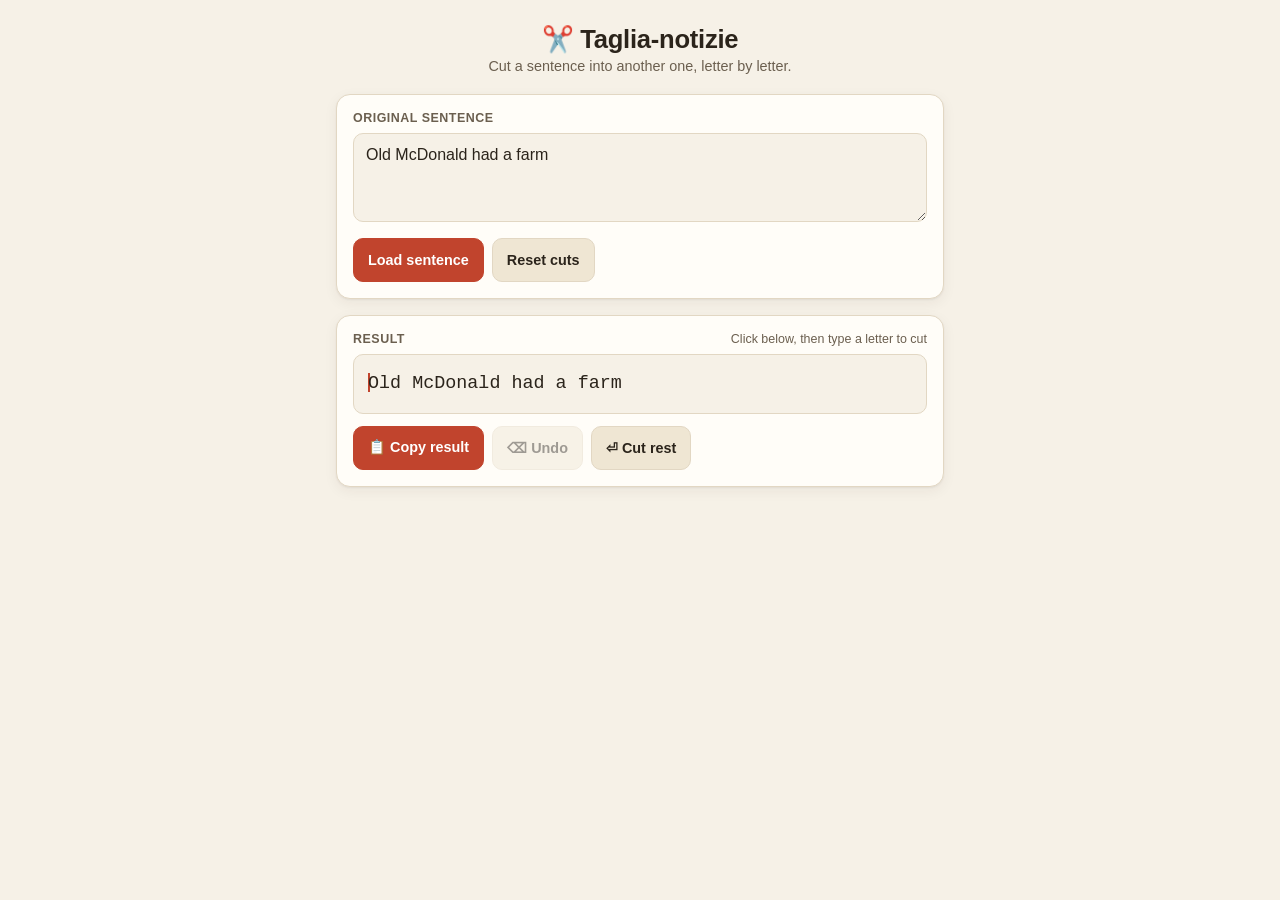
==== taglianotizie/index.html @ 0a8dd489 "added taglianotizie" ====
<!DOCTYPE html>
<html lang="en">
<head>
<meta charset="UTF-8">
<meta name="viewport" content="width=device-width, initial-scale=1, maximum-scale=1, viewport-fit=cover">
<title>Taglia-notizie</title>
<meta name="description" content="Cut a sentence down, letter by letter, into a brand new one.">
<meta name="theme-color" content="#f6f1e7">
<link rel="icon" href="data:image/svg+xml,%3Csvg xmlns='http://www.w3.org/2000/svg' viewBox='0 0 100 100'%3E%3Ctext y='.9em' font-size='90'%3E%E2%9C%82%EF%B8%8F%3C/text%3E%3C/svg%3E">
<link rel="stylesheet" href="style.css">
</head>
<body>
<div class="app">

  <header class="app-header">
    <h1>✂️ Taglia&#8209;notizie</h1>
    <p class="tagline">Cut a sentence into another one, letter by letter.</p>
  </header>

  <section class="panel">
    <label for="original-input">Original sentence</label>
    <textarea id="original-input" rows="3" spellcheck="false">Old McDonald had a farm</textarea>
    <div class="panel-actions">
      <button id="load-btn" class="btn btn-primary" type="button">Load sentence</button>
      <button id="reset-btn" class="btn" type="button">Reset cuts</button>
    </div>
  </section>

  <section class="panel">
    <div class="display-label-row">
      <label>Result</label>
      <span class="hint hint-desktop">Click below, then type a letter to cut</span>
      <span class="hint hint-mobile">Tap a letter on the keyboard below to cut</span>
    </div>
    <div id="display" class="display" tabindex="0" aria-label="Cutting area. Click and type a letter to cut the sentence to its first occurrence."></div>
    <div class="panel-actions">
      <button id="copy-btn" class="btn btn-primary" type="button">📋 Copy result</button>
      <button id="backspace-btn" class="btn" type="button" aria-label="Undo last cut">⌫ Undo</button>
      <button id="enter-btn" class="btn" type="button" aria-label="Cut the remainder">⏎ Cut rest</button>
    </div>
    <p id="toast" class="toast" role="status" hidden></p>
  </section>

</div>

<div id="mobile-keyboard" class="mobile-keyboard" aria-hidden="true"></div>

<script src="script.js" defer></script>
</body>
</html>
---- taglianotizie/style.css ----
:root {
  --bg: #f6f1e7;
  --paper: #fffdf8;
  --ink: #2b241b;
  --ink-soft: #6b5f4f;
  --border: #e2d7c3;
  --accent: #c1442d;
  --accent-ink: #ffffff;
  --btn-bg: #efe6d3;
  --btn-bg-hover: #e6d9bd;
  --danger-bg: #f6d9d3;
  --shadow: 0 1px 2px rgba(43, 36, 27, 0.06), 0 4px 14px rgba(43, 36, 27, 0.06);
}

@media (prefers-color-scheme: dark) {
  :root {
    --bg: #17140f;
    --paper: #211c15;
    --ink: #f1e9da;
    --ink-soft: #b5a88f;
    --border: #3a3226;
    --accent: #e2694f;
    --accent-ink: #1a1109;
    --btn-bg: #2c2519;
    --btn-bg-hover: #383024;
    --danger-bg: #452420;
    --shadow: 0 1px 2px rgba(0, 0, 0, 0.3), 0 4px 14px rgba(0, 0, 0, 0.25);
  }
}

* {
  box-sizing: border-box;
}

html {
  -webkit-text-size-adjust: 100%;
}

body {
  margin: 0;
  background: var(--bg);
  color: var(--ink);
  font-family: -apple-system, BlinkMacSystemFont, "Segoe UI", Roboto, Helvetica, Arial, sans-serif;
  min-height: 100vh;
  padding-bottom: env(safe-area-inset-bottom, 0);
}

.app {
  max-width: 640px;
  margin: 0 auto;
  padding: 24px 16px 32px;
}

.app-header {
  text-align: center;
  margin-bottom: 20px;
}

.app-header h1 {
  font-size: 1.6rem;
  margin: 0 0 4px;
  letter-spacing: -0.01em;
}

.tagline {
  margin: 0;
  color: var(--ink-soft);
  font-size: 0.9rem;
}

.panel {
  background: var(--paper);
  border: 1px solid var(--border);
  border-radius: 14px;
  padding: 16px;
  box-shadow: var(--shadow);
  margin-bottom: 16px;
}

.panel label {
  display: block;
  font-size: 0.78rem;
  font-weight: 600;
  text-transform: uppercase;
  letter-spacing: 0.04em;
  color: var(--ink-soft);
  margin-bottom: 8px;
}

#original-input {
  width: 100%;
  resize: vertical;
  min-height: 60px;
  font: inherit;
  font-size: 16px;
  color: var(--ink);
  background: var(--bg);
  border: 1px solid var(--border);
  border-radius: 10px;
  padding: 10px 12px;
  line-height: 1.4;
}

#original-input:focus {
  outline: 2px solid var(--accent);
  outline-offset: 1px;
}

.display-label-row {
  display: flex;
  align-items: baseline;
  justify-content: space-between;
  gap: 8px;
  flex-wrap: wrap;
}

.hint {
  font-size: 0.78rem;
  color: var(--ink-soft);
  margin-bottom: 8px;
}

.hint-mobile {
  display: none;
}

.display {
  font-family: "SFMono-Regular", Menlo, Consolas, "Liberation Mono", monospace;
  font-size: 1.15rem;
  line-height: 1.6;
  background: var(--bg);
  border: 1px solid var(--border);
  border-radius: 10px;
  padding: 14px 14px;
  min-height: 3.2em;
  white-space: pre-wrap;
  word-break: break-word;
  cursor: text;
}

.display:focus {
  outline: 2px solid var(--accent);
  outline-offset: 1px;
}

.seg-prefix {
  color: var(--ink-soft);
}

.seg-remainder {
  color: var(--ink);
}

.cursor {
  display: inline-block;
  width: 0;
}

.cursor::before {
  content: "";
  display: inline-block;
  width: 2px;
  height: 1.05em;
  vertical-align: -0.2em;
  background: var(--accent);
  animation: blink 1s steps(1) infinite;
}

@keyframes blink {
  0%, 49% { opacity: 1; }
  50%, 100% { opacity: 0; }
}

.display.shake {
  animation: shake 0.35s;
}

@keyframes shake {
  10%, 90% { transform: translateX(-2px); }
  20%, 80% { transform: translateX(4px); }
  30%, 50%, 70% { transform: translateX(-6px); }
  40%, 60% { transform: translateX(6px); }
}

.display.shake {
  background: var(--danger-bg);
}

.panel-actions {
  display: flex;
  flex-wrap: wrap;
  gap: 8px;
  margin-top: 12px;
}

.btn {
  appearance: none;
  border: 1px solid var(--border);
  background: var(--btn-bg);
  color: var(--ink);
  font: inherit;
  font-size: 0.9rem;
  font-weight: 600;
  padding: 10px 14px;
  border-radius: 10px;
  cursor: pointer;
  min-height: 44px;
}

.btn:hover {
  background: var(--btn-bg-hover);
}

.btn:disabled {
  opacity: 0.45;
  cursor: not-allowed;
}

.btn-primary {
  background: var(--accent);
  border-color: var(--accent);
  color: var(--accent-ink);
}

.btn-primary:hover {
  filter: brightness(1.08);
}

.btn:focus-visible,
.display:focus-visible {
  outline: 2px solid var(--accent);
  outline-offset: 2px;
}

.toast {
  margin: 10px 0 0;
  font-size: 0.85rem;
  color: var(--accent);
  font-weight: 600;
}

/* Custom on-screen keyboard: mobile only */
.mobile-keyboard {
  display: none;
}

@media (max-width: 700px) {
  .hint-desktop { display: none; }
  .hint-mobile { display: inline; }

  .app {
    padding-bottom: 190px;
  }

  .mobile-keyboard {
    display: flex;
    flex-direction: column;
    gap: 6px;
    position: fixed;
    left: 0;
    right: 0;
    bottom: 0;
    padding: 8px 6px calc(8px + env(safe-area-inset-bottom, 0px));
    background: var(--paper);
    border-top: 1px solid var(--border);
    box-shadow: 0 -4px 14px rgba(0, 0, 0, 0.08);
    z-index: 10;
  }

  .kb-row {
    display: flex;
    gap: 5px;
    justify-content: center;
  }

  .kb-key {
    flex: 1;
    max-width: 44px;
    min-height: 42px;
    border-radius: 8px;
    border: 1px solid var(--border);
    background: var(--btn-bg);
    color: var(--ink);
    font: inherit;
    font-weight: 600;
    font-size: 0.95rem;
    text-transform: uppercase;
    padding: 0;
  }

  .kb-key:active {
    background: var(--accent);
    color: var(--accent-ink);
  }

  .kb-key.kb-wide {
    flex: 1.6;
    max-width: 70px;
    font-size: 1.1rem;
  }

  .kb-key.kb-space {
    flex: 4;
    max-width: none;
    text-transform: none;
  }
}
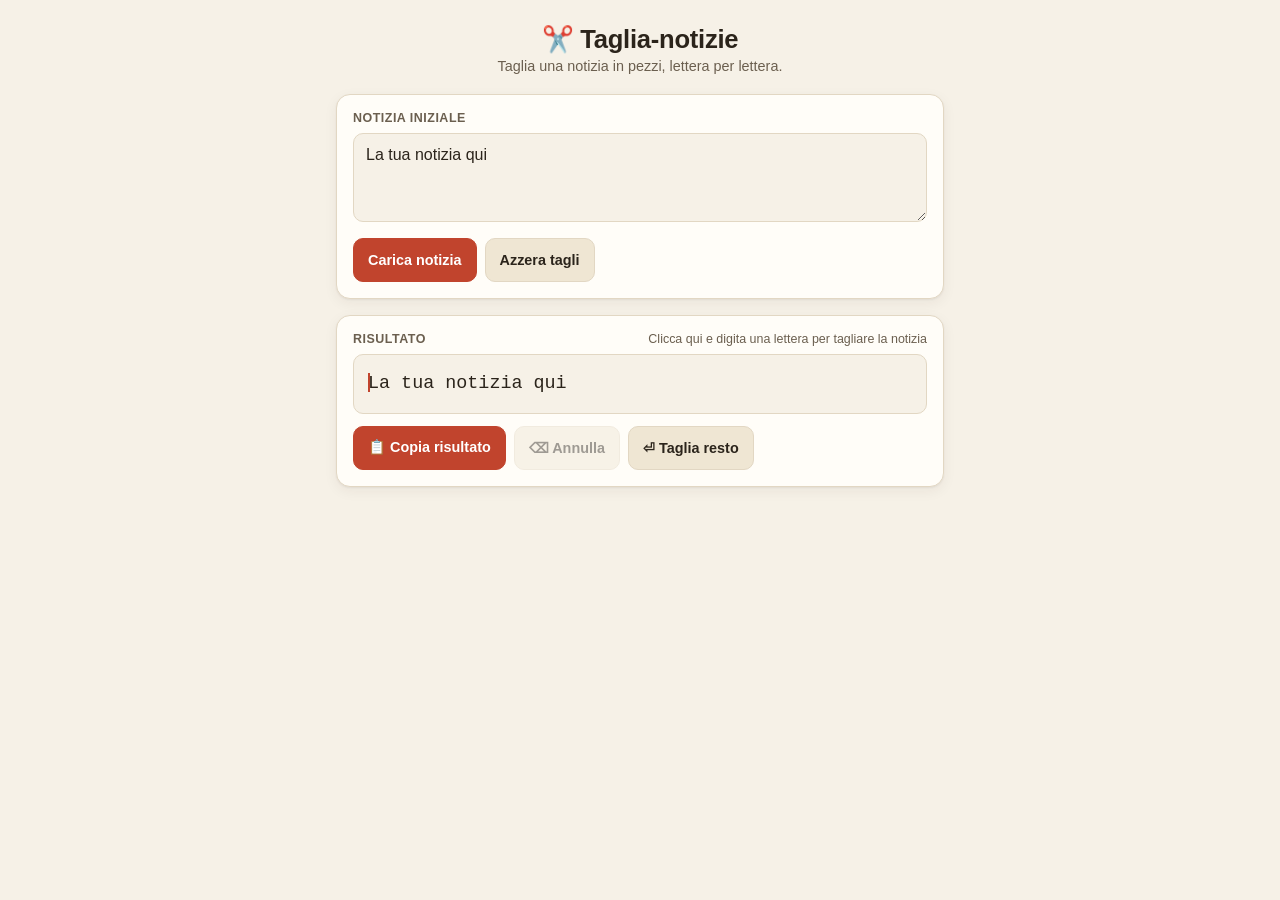
==== commit 1e323237: "made everything into italian" ====
--- a/taglianotizie/index.html
+++ b/taglianotizie/index.html
@@ -1,42 +1,42 @@
 <!DOCTYPE html>
-<html lang="en">
+<html lang="it">
 <head>
 <meta charset="UTF-8">
 <meta name="viewport" content="width=device-width, initial-scale=1, maximum-scale=1, viewport-fit=cover">
 <title>Taglia-notizie</title>
-<meta name="description" content="Cut a sentence down, letter by letter, into a brand new one.">
+<meta name="description" content="Taglia una frase, lettera per lettera, fino a crearne una nuova.">
 <meta name="theme-color" content="#f6f1e7">
 <link rel="icon" href="data:image/svg+xml,%3Csvg xmlns='http://www.w3.org/2000/svg' viewBox='0 0 100 100'%3E%3Ctext y='.9em' font-size='90'%3E%E2%9C%82%EF%B8%8F%3C/text%3E%3C/svg%3E">
-<link rel="stylesheet" href="style.css">
+<link rel="stylesheet" href="/taglianotizie/style.css">
 </head>
 <body>
 <div class="app">
 
   <header class="app-header">
     <h1>✂️ Taglia&#8209;notizie</h1>
-    <p class="tagline">Cut a sentence into another one, letter by letter.</p>
+    <p class="tagline">Taglia una notizia in pezzi, lettera per lettera.</p>
   </header>
 
   <section class="panel">
-    <label for="original-input">Original sentence</label>
-    <textarea id="original-input" rows="3" spellcheck="false">Old McDonald had a farm</textarea>
+    <label for="original-input">Notizia iniziale</label>
+    <textarea id="original-input" rows="3" spellcheck="false">La tua notizia qui</textarea>
     <div class="panel-actions">
-      <button id="load-btn" class="btn btn-primary" type="button">Load sentence</button>
-      <button id="reset-btn" class="btn" type="button">Reset cuts</button>
+      <button id="load-btn" class="btn btn-primary" type="button">Carica notizia</button>
+      <button id="reset-btn" class="btn" type="button">Azzera tagli</button>
     </div>
   </section>
 
   <section class="panel">
     <div class="display-label-row">
-      <label>Result</label>
-      <span class="hint hint-desktop">Click below, then type a letter to cut</span>
-      <span class="hint hint-mobile">Tap a letter on the keyboard below to cut</span>
+      <label>Risultato</label>
+      <span class="hint hint-desktop">Clicca qui e digita una lettera per tagliare la notizia</span>
+      <span class="hint hint-mobile">Tocca una lettera sulla tastiera qui sotto per tagliare la notizia</span>
     </div>
-    <div id="display" class="display" tabindex="0" aria-label="Cutting area. Click and type a letter to cut the sentence to its first occurrence."></div>
+    <div id="display" class="display" tabindex="0" aria-label="Area di taglio. Clicca e digita una lettera per tagliare la frase alla sua prima occorrenza."></div>
     <div class="panel-actions">
-      <button id="copy-btn" class="btn btn-primary" type="button">📋 Copy result</button>
-      <button id="backspace-btn" class="btn" type="button" aria-label="Undo last cut">⌫ Undo</button>
-      <button id="enter-btn" class="btn" type="button" aria-label="Cut the remainder">⏎ Cut rest</button>
+      <button id="copy-btn" class="btn btn-primary" type="button">📋 Copia risultato</button>
+      <button id="backspace-btn" class="btn" type="button" aria-label="Annulla l'ultimo taglio">⌫ Annulla</button>
+      <button id="enter-btn" class="btn" type="button" aria-label="Taglia il resto">⏎ Taglia resto</button>
     </div>
     <p id="toast" class="toast" role="status" hidden></p>
   </section>
@@ -45,6 +45,6 @@
 
 <div id="mobile-keyboard" class="mobile-keyboard" aria-hidden="true"></div>
 
-<script src="script.js" defer></script>
+<script src="/taglianotizie/script.js" defer></script>
 </body>
 </html>
--- a/taglianotizie/style.css
+++ b/taglianotizie/style.css
@@ -239,7 +239,7 @@
   font-weight: 600;
 }
 
-/* Custom on-screen keyboard: mobile only */
+/* Tastiera su schermo personalizzata: solo mobile */
 .mobile-keyboard {
   display: none;
 }
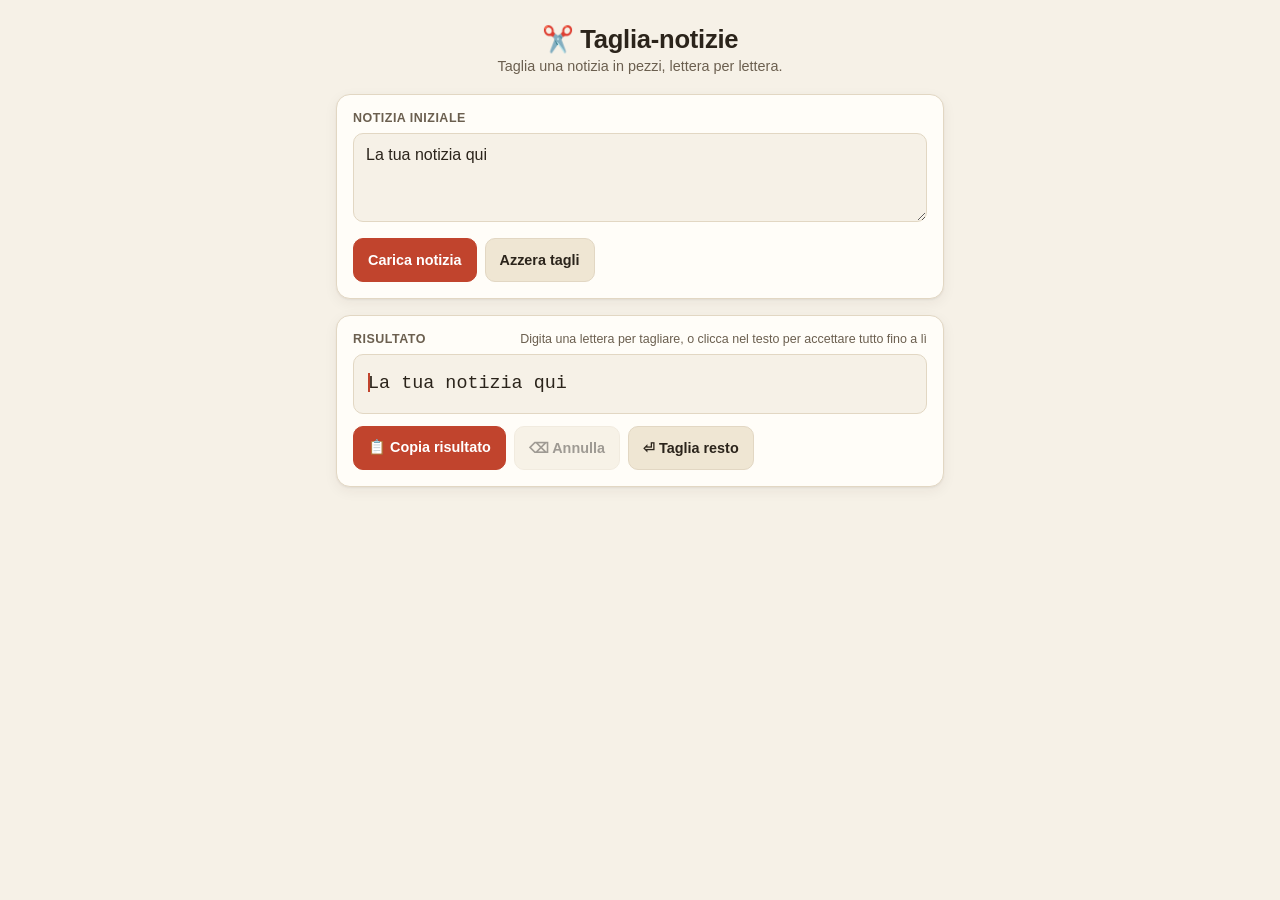
==== commit fd77a3df: "added movable cursor" ====
--- a/taglianotizie/index.html
+++ b/taglianotizie/index.html
@@ -29,10 +29,10 @@
   <section class="panel">
     <div class="display-label-row">
       <label>Risultato</label>
-      <span class="hint hint-desktop">Clicca qui e digita una lettera per tagliare la notizia</span>
-      <span class="hint hint-mobile">Tocca una lettera sulla tastiera qui sotto per tagliare la notizia</span>
+      <span class="hint hint-desktop">Digita una lettera per tagliare, o clicca nel testo per accettare tutto fino a lì</span>
+      <span class="hint hint-mobile">Tocca una lettera sulla tastiera per tagliare, o direttamente nel testo per accettare tutto fino a lì</span>
     </div>
-    <div id="display" class="display" tabindex="0" aria-label="Area di taglio. Clicca e digita una lettera per tagliare la frase alla sua prima occorrenza."></div>
+    <div id="display" class="display" tabindex="0" aria-label="Area di taglio. Digita una lettera per tagliare alla sua prima occorrenza, oppure clicca direttamente su una lettera del testo per accettare tutto il testo fino a quel punto. Clicca su una lettera già accettata per tornare a quel punto."></div>
     <div class="panel-actions">
       <button id="copy-btn" class="btn btn-primary" type="button">📋 Copia risultato</button>
       <button id="backspace-btn" class="btn" type="button" aria-label="Annulla l'ultimo taglio">⌫ Annulla</button>
--- a/taglianotizie/style.css
+++ b/taglianotizie/style.css
@@ -151,6 +151,15 @@
   color: var(--ink);
 }
 
+.char {
+  cursor: pointer;
+  border-radius: 3px;
+}
+
+.char:hover {
+  background: var(--btn-bg-hover);
+}
+
 .cursor {
   display: inline-block;
   width: 0;
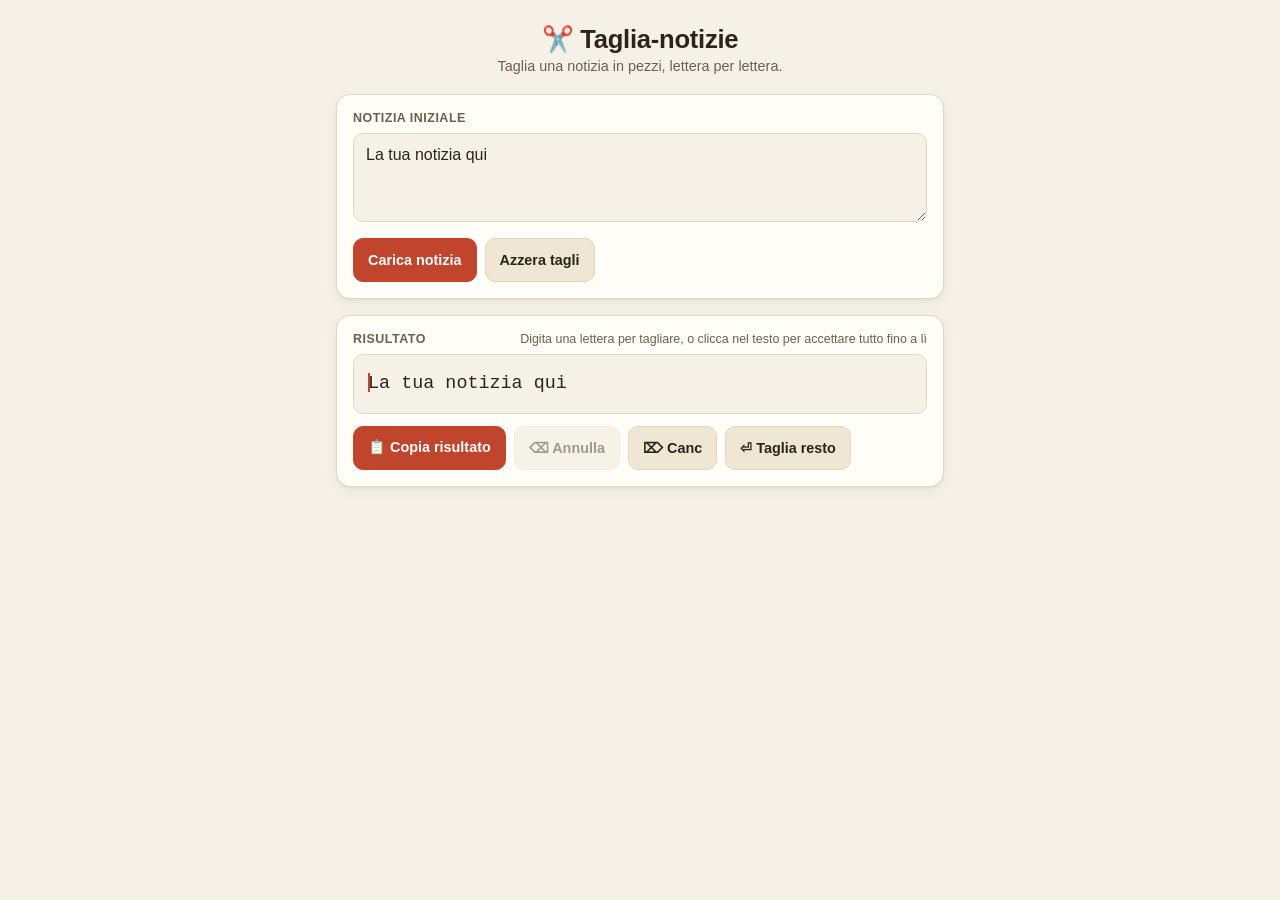
==== commit 042f0a35: "taglianotizie: added canc" ====
--- a/taglianotizie/index.html
+++ b/taglianotizie/index.html
@@ -36,6 +36,7 @@
     <div class="panel-actions">
       <button id="copy-btn" class="btn btn-primary" type="button">📋 Copia risultato</button>
       <button id="backspace-btn" class="btn" type="button" aria-label="Annulla l'ultimo taglio">⌫ Annulla</button>
+      <button id="canc-btn" class="btn" type="button" aria-label="Elimina il carattere dopo il cursore">⌦ Canc</button>
       <button id="enter-btn" class="btn" type="button" aria-label="Taglia il resto">⏎ Taglia resto</button>
     </div>
     <p id="toast" class="toast" role="status" hidden></p>
